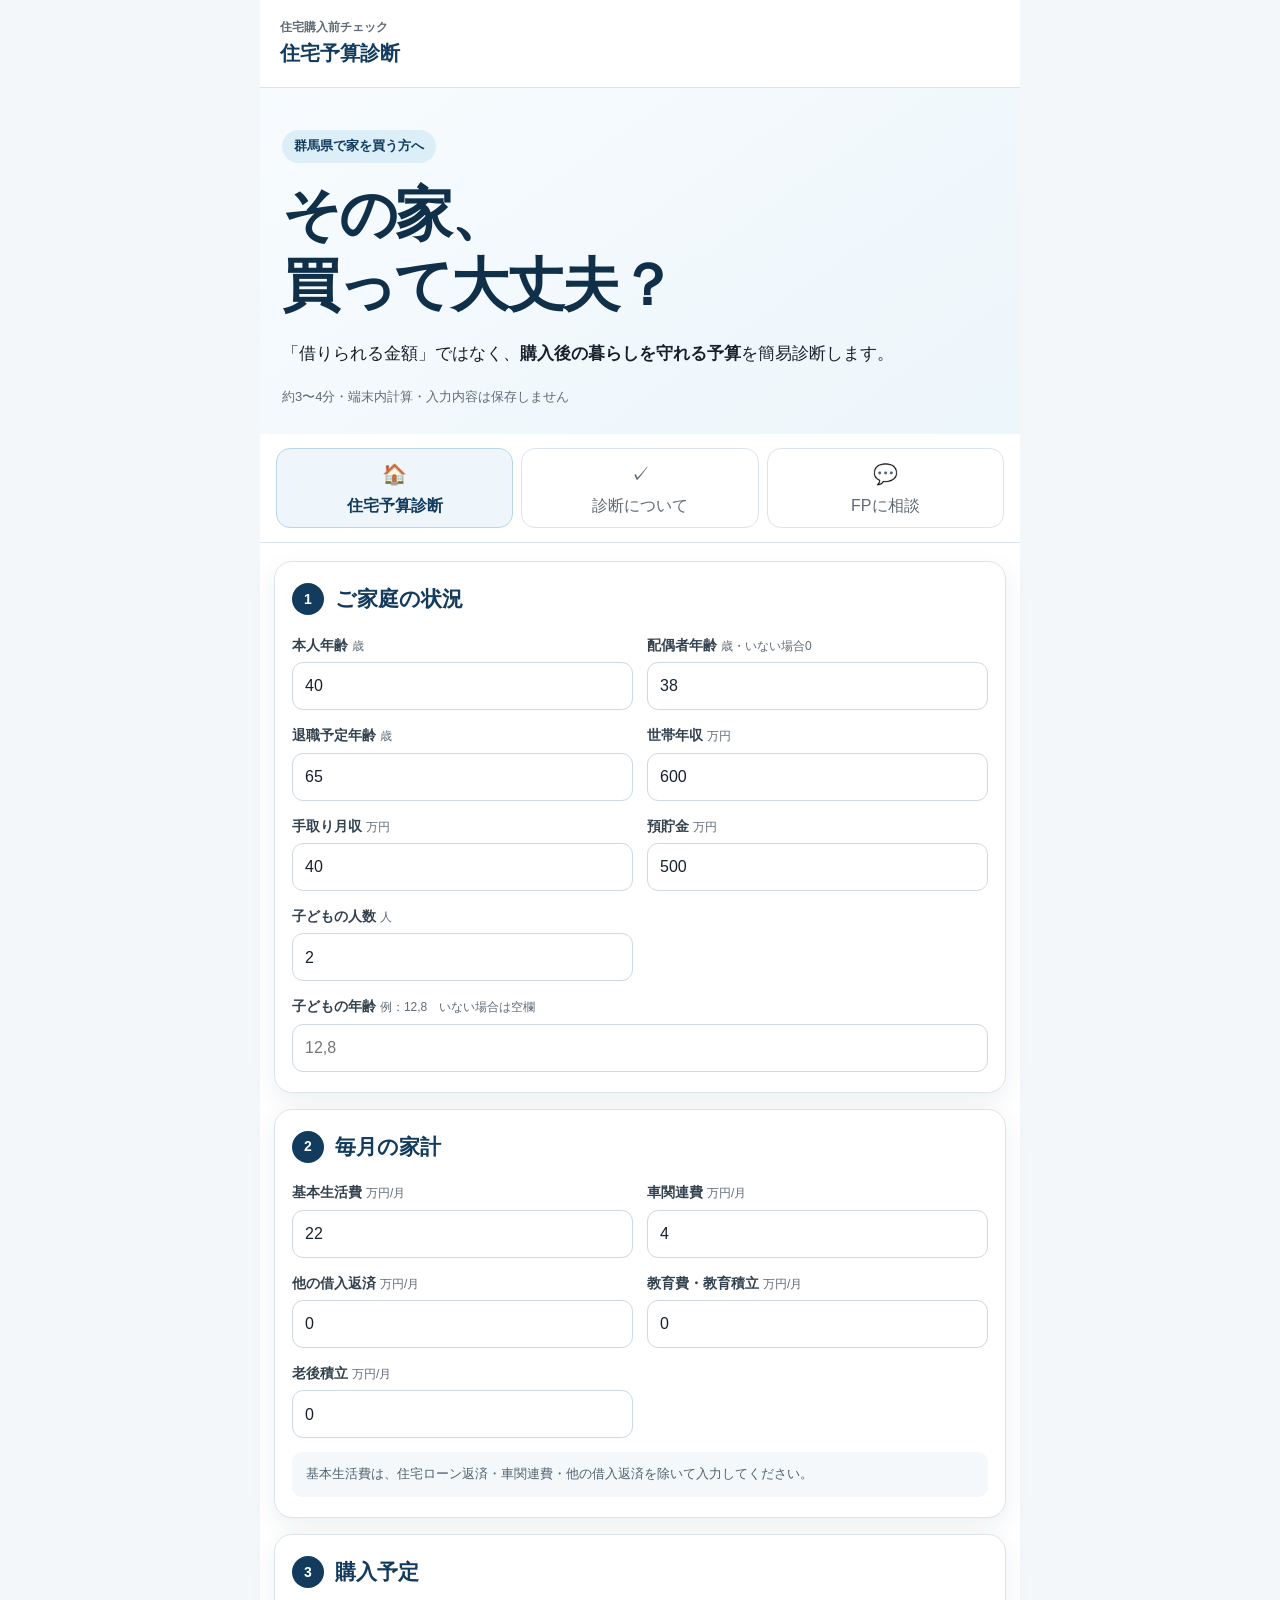
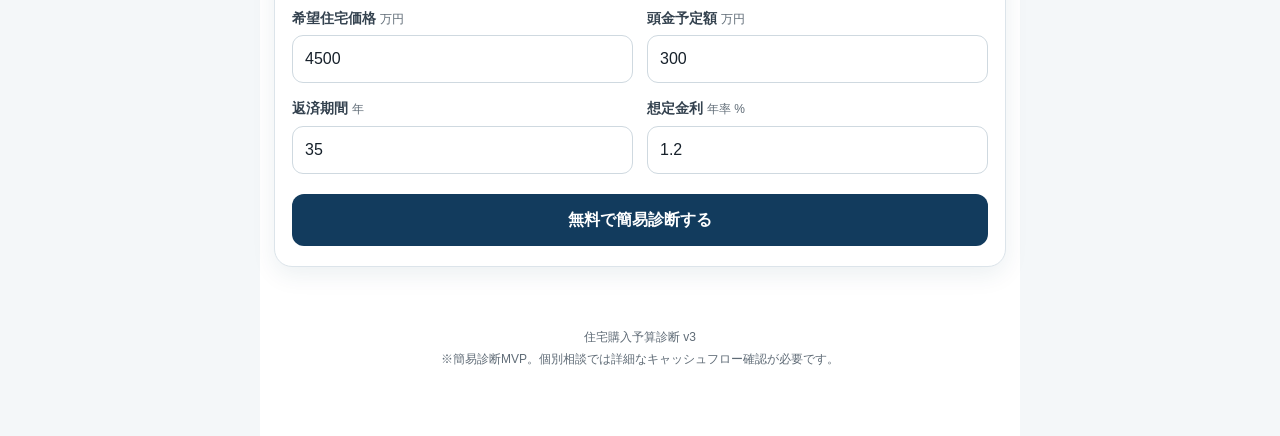
==== index.html @ 84b7e57f "Update index.html" ====
<!doctype html>
<html lang="ja">
<head>
  <meta charset="utf-8">
  <meta name="viewport" content="width=device-width, initial-scale=1, viewport-fit=cover">
  <meta name="theme-color" content="#123b5d">
  <meta name="apple-mobile-web-app-capable" content="yes">
  <meta name="apple-mobile-web-app-status-bar-style" content="default">
  <meta name="apple-mobile-web-app-title" content="住宅予算診断">
  <title>住宅購入予算診断｜その家、買って大丈夫？</title>
  <meta name="description" content="借りられる額ではなく、購入後の暮らしを守れる住宅購入予算を簡易診断するWebアプリです。">
  <link rel="manifest" href="./manifest.webmanifest">
  <link rel="apple-touch-icon" href="./icons/icon-192.png">
  <link rel="stylesheet" href="./styles.css">
</head>
<body>
  <main class="app-shell">
    <header class="topbar">
      <div>
        <div class="brand-small">住宅購入前チェック</div>
        <div class="brand">住宅予算診断</div>
      </div>
      <button id="installBtn" class="install-btn" type="button" hidden>アプリに追加</button>
    </header>

    <section class="hero">
      <div class="hero-badge">群馬県で家を買う方へ</div>
      <h1>その家、<br>買って大丈夫？</h1>
      <p>「借りられる金額」ではなく、<strong>購入後の暮らしを守れる予算</strong>を簡易診断します。</p>
      <div class="trust">約3〜4分・端末内計算・入力内容は保存しません</div>
    </section>

    <nav class="quick-menu">
      <button class="menu-card active" data-target="diagnosis"><span class="menu-icon">🏠</span><span>住宅予算診断</span></button>
      <button class="menu-card" data-target="about"><span class="menu-icon">✓</span><span>診断について</span></button>
      <button class="menu-card" data-target="consult"><span class="menu-icon">💬</span><span>FPに相談</span></button>
    </nav>

    <section id="diagnosis" class="screen">
      <section class="card">
        <div class="section-title"><span class="step">1</span><h2>ご家庭の状況</h2></div>
        <div class="form-grid">
          <div class="field"><label for="age">本人年齢 <span>歳</span></label><input id="age" type="number" min="18" max="79" value="40"></div>
          <div class="field"><label for="spouseAge">配偶者年齢 <span>歳・いない場合0</span></label><input id="spouseAge" type="number" min="0" max="79" value="38"></div>
          <div class="field"><label for="retireAge">退職予定年齢 <span>歳</span></label><input id="retireAge" type="number" min="50" max="80" value="65"></div>
          <div class="field"><label for="income">世帯年収 <span>万円</span></label><input id="income" type="number" min="1" value="600"></div>
          <div class="field"><label for="takehome">手取り月収 <span>万円</span></label><input id="takehome" type="number" min="1" step="0.1" value="40"></div>
          <div class="field"><label for="savings">預貯金 <span>万円</span></label><input id="savings" type="number" min="0" value="500"></div>
          <div class="field"><label for="children">子どもの人数 <span>人</span></label><input id="children" type="number" min="0" max="8" value="2"></div>
          <div class="field field-wide"><label for="childAges">子どもの年齢 <span>例：12,8　いない場合は空欄</span></label><input id="childAges" type="text" inputmode="text" placeholder="12,8" value=""></div>
        </div>
      </section>

      <section class="card">
        <div class="section-title"><span class="step">2</span><h2>毎月の家計</h2></div>
        <div class="form-grid">
          <div class="field"><label for="living">基本生活費 <span>万円/月</span></label><input id="living" type="number" min="0" step="0.1" value="22"></div>
          <div class="field"><label for="car">車関連費 <span>万円/月</span></label><input id="car" type="number" min="0" step="0.1" value="4"></div>
          <div class="field"><label for="otherDebt">他の借入返済 <span>万円/月</span></label><input id="otherDebt" type="number" min="0" step="0.1" value="0"></div>
          <div class="field"><label for="educationSave">教育費・教育積立 <span>万円/月</span></label><input id="educationSave" type="number" min="0" step="0.1" value="0"></div>
          <div class="field"><label for="retirementSave">老後積立 <span>万円/月</span></label><input id="retirementSave" type="number" min="0" step="0.1" value="0"></div>
        </div>
        <div class="method-note">基本生活費は、住宅ローン返済・車関連費・他の借入返済を除いて入力してください。</div>
      </section>

      <section class="card">
        <div class="section-title"><span class="step">3</span><h2>購入予定</h2></div>
        <div class="form-grid">
          <div class="field"><label for="price">希望住宅価格 <span>万円</span></label><input id="price" type="number" min="1" value="4500"></div>
          <div class="field"><label for="down">頭金予定額 <span>万円</span></label><input id="down" type="number" min="0" value="300"></div>
          <div class="field"><label for="years">返済期間 <span>年</span></label><input id="years" type="number" min="5" max="50" value="35"></div>
          <div class="field"><label for="rate">想定金利 <span>年率 %</span></label><input id="rate" type="number" min="0" max="10" step="0.01" value="1.2"></div>
        </div>
        <div id="errorBox" class="error-box" role="alert" aria-live="polite"></div>
        <button id="diagnoseBtn" class="primary-btn" type="button">無料で簡易診断する</button>
      </section>

      <section id="result" class="card result-card" hidden>
        <div class="section-title"><span class="step result-step">✓</span><h2>診断結果</h2></div>
        <div id="judgement" class="judgement"></div>

        <h3 class="subhead">家計から見た購入予算</h3>
        <div class="metrics">
          <div class="metric"><span>希望住宅価格</span><strong id="mPrice">-</strong></div>
          <div class="metric highlight"><span>安心購入予算の目安</span><strong id="mSafe">-</strong></div>
          <div class="metric"><span>希望価格との差</span><strong id="mGap">-</strong></div>
          <div class="metric"><span>借入額</span><strong id="mLoan">-</strong></div>
          <div class="metric"><span>月返済額</span><strong id="mPay">-</strong></div>
          <div class="metric"><span>手取りに対する返済割合</span><strong id="mCashRatio">-</strong></div>
          <div class="metric"><span>購入後の預貯金</span><strong id="mReserve">-</strong></div>
          <div class="metric"><span>退職時点の残債目安</span><strong id="mRetireBalance">-</strong></div>
        </div>

        <h3 class="subhead">金融機関審査の参考指標</h3>
        <div class="metrics">
          <div class="metric"><span>参考総返済負担率</span><strong id="mDti">-</strong></div>
          <div class="metric"><span>フラット35基準の参考値</span><strong id="mFlat35">-</strong></div>
        </div>
        <div class="source-note">※総返済負担率は入力した年収・返済条件から算出した参考値です。実際の審査結果や借入可能額を保証するものではありません。</div>

        <div id="summary" class="summary"></div>
        <h3 class="subhead">確認しておきたいポイント</h3>
        <div id="risks"></div>

        <div class="stress-box">
          <div class="stress-label">金利＋1.0％の場合</div>
          <strong id="stressPay">-</strong>
          <div id="stressDiff" class="stress-diff"></div>
        </div>

        <div class="cta-card">
          <div class="cta-kicker">契約・申込の前に</div>
          <h3>第三者FPの詳細診断へ</h3>
          <p>教育費、老後資金、固定資産税、修繕、車の買替え、住宅取得諸費用まで個別確認します。</p>
          <a href="mailto:gunma.fp@gmail.com?subject=住宅購入予算の詳細診断について" class="cta-btn">FPに相談する</a>
          
        </div>
        <button id="retryBtn" class="secondary-btn" type="button">条件を変更して再診断</button>
      </section>
    </section>

    <section id="about" class="screen" hidden>
      <section class="card info-card">
        <h2>この診断について</h2>
        <p>金融機関が「貸せるか」を見る審査指標と、購入後の生活を守るための「家計から見た安心予算」を分けて表示します。</p>
        <p>安心購入予算は、生活費、車関連費、他借入、教育・老後積立、住宅維持費、予備資金、退職時残債等を考慮した独自の簡易診断です。</p>
        <div class="notice">本診断は融資承認、将来の家計、安全な住宅購入を保証するものではありません。最終判断は個別の資金計画で行ってください。</div>
      </section>
    </section>

    <section id="consult" class="screen" hidden>
      <section class="card info-card">
        <h2>FPに相談する</h2>
        <p>住宅会社から提示された見積書や資金計画をもとに、「その金額で本当に大丈夫か」を第三者の立場で確認します。</p>
        <a href="mailto:gunma.fp@gmail.com?subject=住宅購入予算の相談" class="primary-link">相談する</a>
      </section>
    </section>

    <section id="iosInstall" class="install-help" hidden>
      <button id="closeInstallHelp" class="close-x" type="button">×</button>
      <h3>iPhoneにアプリとして追加</h3>
      <p>Safariでこのページを開き、共有ボタン → 「ホーム画面に追加」を選択してください。</p>
    </section>

    <footer class="footer">
      <p>住宅購入予算診断 v3</p>
      <p>※簡易診断MVP。個別相談では詳細なキャッシュフロー確認が必要です。</p>
    </footer>
  </main>
  <script src="./app.js" defer></script>
</body>
</html>
---- styles.css ----
* { box-sizing: border-box; }
:root {
  --navy:#123b5d; --blue:#1769aa; --light-blue:#eef6fb; --green:#2f7d5b;
  --orange:#d97706; --red:#b42318; --text:#17212b; --subtext:#5f6b76;
  --border:#dce4ea; --bg:#f4f7f9; --white:#fff;
  --shadow:0 8px 24px rgba(18,59,93,.08);
}
html{-webkit-text-size-adjust:100%;scroll-behavior:smooth}
body{margin:0;background:var(--bg);color:var(--text);font-family:-apple-system,BlinkMacSystemFont,"Hiragino Sans","Yu Gothic","YuGothic","Noto Sans JP",sans-serif;line-height:1.6}
button,input,a{font:inherit} button,a{-webkit-tap-highlight-color:transparent}
.app-shell{width:100%;max-width:760px;min-height:100vh;margin:0 auto;background:var(--white);padding-bottom:calc(40px + env(safe-area-inset-bottom))}
.topbar{display:flex;align-items:center;justify-content:space-between;gap:16px;padding:18px 20px;border-bottom:1px solid var(--border);background:rgba(255,255,255,.96)}
.brand-small{color:var(--subtext);font-size:12px;font-weight:700}.brand{color:var(--navy);font-size:20px;font-weight:800}
.install-btn{border:0;border-radius:999px;padding:9px 14px;background:var(--light-blue);color:var(--navy);font-size:13px;font-weight:700}
.hero{padding:42px 22px 26px;background:linear-gradient(145deg,#f7fbfe 0%,#edf6fb 100%)}
.hero-badge{display:inline-block;margin-bottom:16px;padding:6px 12px;border-radius:999px;background:#dceef8;color:var(--navy);font-size:13px;font-weight:700}
.hero h1{margin:0 0 18px;color:#102f49;font-size:clamp(38px,10vw,58px);line-height:1.22;letter-spacing:-.04em}
.hero p{margin:0 0 16px;font-size:17px;line-height:1.9}.trust{color:var(--subtext);font-size:13px}
.quick-menu{display:grid;grid-template-columns:repeat(3,1fr);gap:8px;padding:14px 16px;background:var(--white);border-bottom:1px solid var(--border)}
.menu-card{min-height:68px;padding:9px 5px;border:1px solid var(--border);border-radius:14px;background:#fff;color:var(--subtext);cursor:pointer}
.menu-card.active{border-color:#b7d7e9;background:var(--light-blue);color:var(--navy);font-weight:700}.menu-icon{display:block;margin-bottom:3px;font-size:20px}
.screen{padding:18px 14px}.card{margin-bottom:16px;padding:20px 17px;border:1px solid var(--border);border-radius:18px;background:var(--white);box-shadow:var(--shadow)}
.section-title{display:flex;align-items:center;gap:11px;margin-bottom:18px}.section-title h2{margin:0;color:var(--navy);font-size:21px}
.step{display:grid;flex:0 0 32px;width:32px;height:32px;place-items:center;border-radius:50%;background:var(--navy);color:#fff;font-size:14px;font-weight:800}.result-step{background:var(--green)}
.form-grid{display:grid;grid-template-columns:1fr 1fr;gap:14px}.field-wide{grid-column:1 / -1}
.field label{display:block;margin-bottom:6px;color:#34424f;font-size:14px;font-weight:700}.field label span{color:var(--subtext);font-size:12px;font-weight:500}
.field input{width:100%;min-height:48px;padding:10px 12px;border:1px solid #cfd9e0;border-radius:11px;background:#fff;color:var(--text);font-size:16px;outline:none}
.field input:focus{border-color:var(--blue);box-shadow:0 0 0 3px rgba(23,105,170,.12)}
.primary-btn,.secondary-btn,.primary-link,.cta-btn{display:block;width:100%;min-height:52px;border-radius:12px;font-weight:800;text-align:center;text-decoration:none;cursor:pointer}
.primary-btn{margin-top:20px;border:0;background:var(--navy);color:#fff}.primary-btn:active{transform:translateY(1px)}
.secondary-btn{margin-top:18px;border:1px solid #c8d3da;background:#fff;color:var(--navy)}
.error-box{display:none;margin-top:15px;padding:12px 14px;border-radius:10px;background:#fff0ee;color:var(--red);font-size:14px;font-weight:700}.error-box:not(:empty){display:block}
.judgement{margin-bottom:18px;padding:18px;border-radius:14px;background:var(--light-blue);color:var(--navy);font-size:20px;font-weight:800}
.judgement.good{background:#eef8f2;color:#2f7d5b}.judgement.warn{background:#fff7ed;color:#9a5a00}.judgement.bad{background:#fff0ee;color:#9f1d14}
.metrics{display:grid;grid-template-columns:1fr 1fr;gap:10px}.metric{padding:14px;border:1px solid var(--border);border-radius:12px;background:#fafcfd}
.metric span{display:block;margin-bottom:5px;color:var(--subtext);font-size:12px}.metric strong{display:block;color:var(--navy);font-size:18px}
.metric.highlight{border-color:#b6d8c8;background:#eef8f2}.metric.highlight strong{color:var(--green)}
.summary{margin-top:18px;padding:15px;border-left:4px solid var(--navy);background:#f4f8fb;border-radius:8px}.subhead{margin:24px 0 12px;color:var(--navy);font-size:17px}
.risk-item{margin:9px 0;padding:12px 14px;border-radius:10px;background:#fff7ed;color:#704214;font-size:14px}
.stress-box{margin-top:18px;padding:17px;border-radius:14px;background:#f8f3ec}.stress-label{color:var(--subtext);font-size:13px}
.stress-box strong{display:block;margin:4px 0;color:var(--orange);font-size:23px}.stress-diff{font-size:13px}
.cta-card{margin-top:22px;padding:20px;border-radius:16px;background:var(--navy);color:#fff}.cta-kicker{color:#bcd8e9;font-size:12px;font-weight:700}
.cta-card h3{margin:4px 0 8px;font-size:21px}.cta-card p{margin:0 0 15px;font-size:14px}.cta-btn{padding:13px;background:#fff;color:var(--navy)}
.cta-card small{display:block;margin-top:10px;color:#d8e5ed;font-size:11px}.info-card h2{margin-top:0;color:var(--navy)}
.notice,.method-note,.source-note{margin-top:14px;padding:12px 14px;border-radius:10px;font-size:13px}
.notice{background:#fff7ed;color:#704214}.method-note,.source-note{background:#f4f8fb;color:#52616d}
.primary-link{margin-top:18px;padding:13px;background:var(--navy);color:#fff}
.install-help{position:fixed;z-index:100;right:14px;bottom:calc(16px + env(safe-area-inset-bottom));left:14px;max-width:620px;margin:auto;padding:20px;border:1px solid var(--border);border-radius:18px;background:#fff;box-shadow:0 18px 60px rgba(0,0,0,.22)}
.install-help h3{margin:0 30px 7px 0;color:var(--navy)}.install-help p{margin:0;font-size:14px}.close-x{position:absolute;top:10px;right:12px;border:0;background:transparent;color:var(--subtext);font-size:25px}
.footer{padding:24px 18px;color:var(--subtext);text-align:center;font-size:12px}.footer p{margin:3px}[hidden]{display:none!important}
@media(max-width:560px){
  .hero{padding:34px 18px 22px}.hero h1{font-size:42px}.hero p{font-size:16px}.screen{padding:14px 10px}.card{padding:18px 14px;border-radius:15px}
  .form-grid,.metrics{grid-template-columns:1fr}.field-wide{grid-column:auto}.quick-menu{padding:10px;gap:6px}.menu-card{min-height:64px;font-size:12px}
}
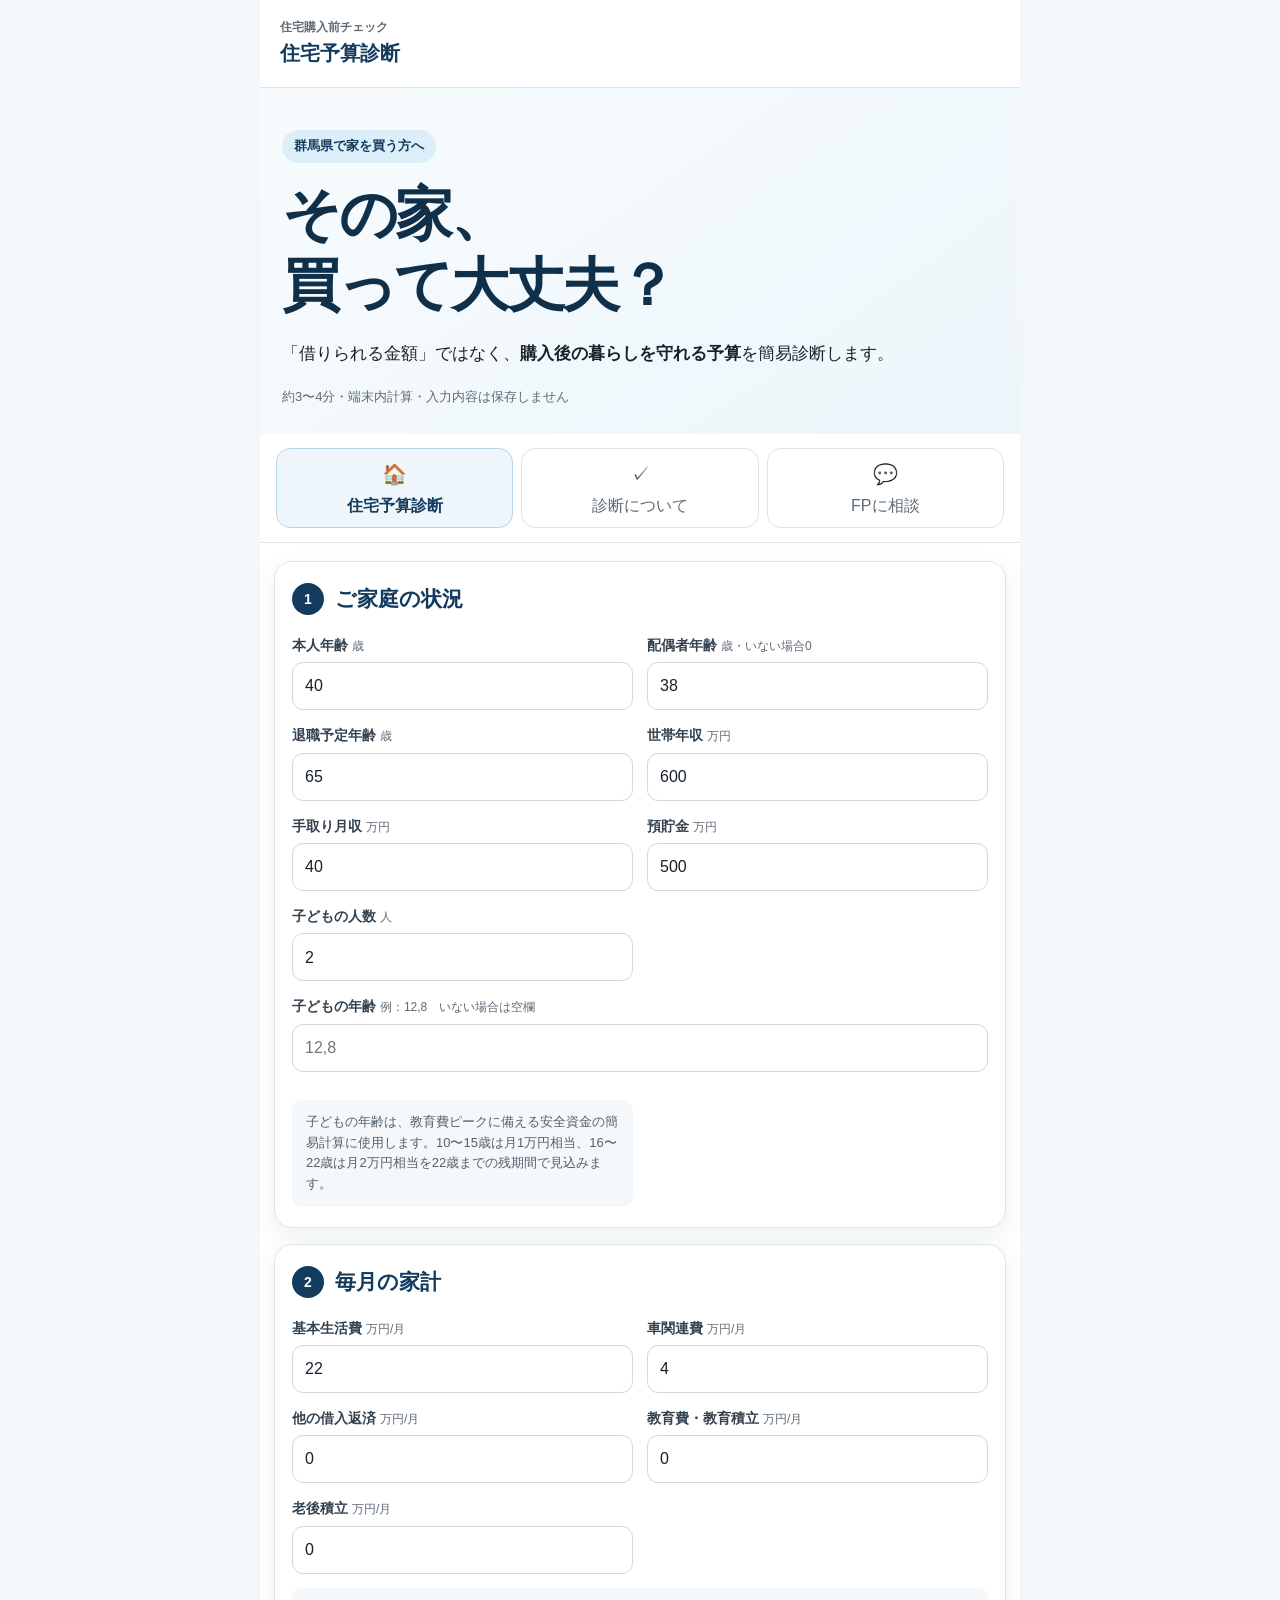
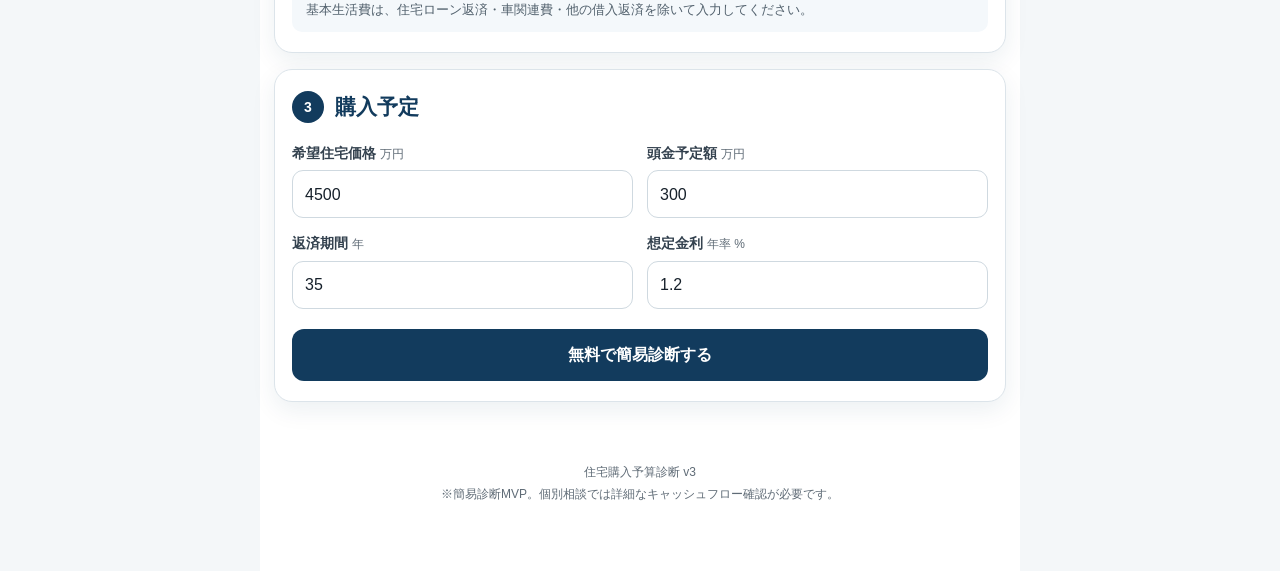
==== commit 967d9d4a: "Update index.html" ====
--- a/index.html
+++ b/index.html
@@ -48,6 +48,7 @@
           <div class="field"><label for="savings">預貯金 <span>万円</span></label><input id="savings" type="number" min="0" value="500"></div>
           <div class="field"><label for="children">子どもの人数 <span>人</span></label><input id="children" type="number" min="0" max="8" value="2"></div>
           <div class="field field-wide"><label for="childAges">子どもの年齢 <span>例：12,8　いない場合は空欄</span></label><input id="childAges" type="text" inputmode="text" placeholder="12,8" value=""></div>
+          <div class="method-note">子どもの年齢は、教育費ピークに備える安全資金の簡易計算に使用します。10〜15歳は月1万円相当、16〜22歳は月2万円相当を22歳までの残期間で見込みます。</div>
         </div>
       </section>
 
@@ -88,6 +89,7 @@
           <div class="metric"><span>月返済額</span><strong id="mPay">-</strong></div>
           <div class="metric"><span>手取りに対する返済割合</span><strong id="mCashRatio">-</strong></div>
           <div class="metric"><span>購入後の預貯金</span><strong id="mReserve">-</strong></div>
+          <div class="metric"><span>教育費安全資金</span><strong id="mEducationReserve">-</strong></div>
           <div class="metric"><span>退職時点の残債目安</span><strong id="mRetireBalance">-</strong></div>
         </div>
 
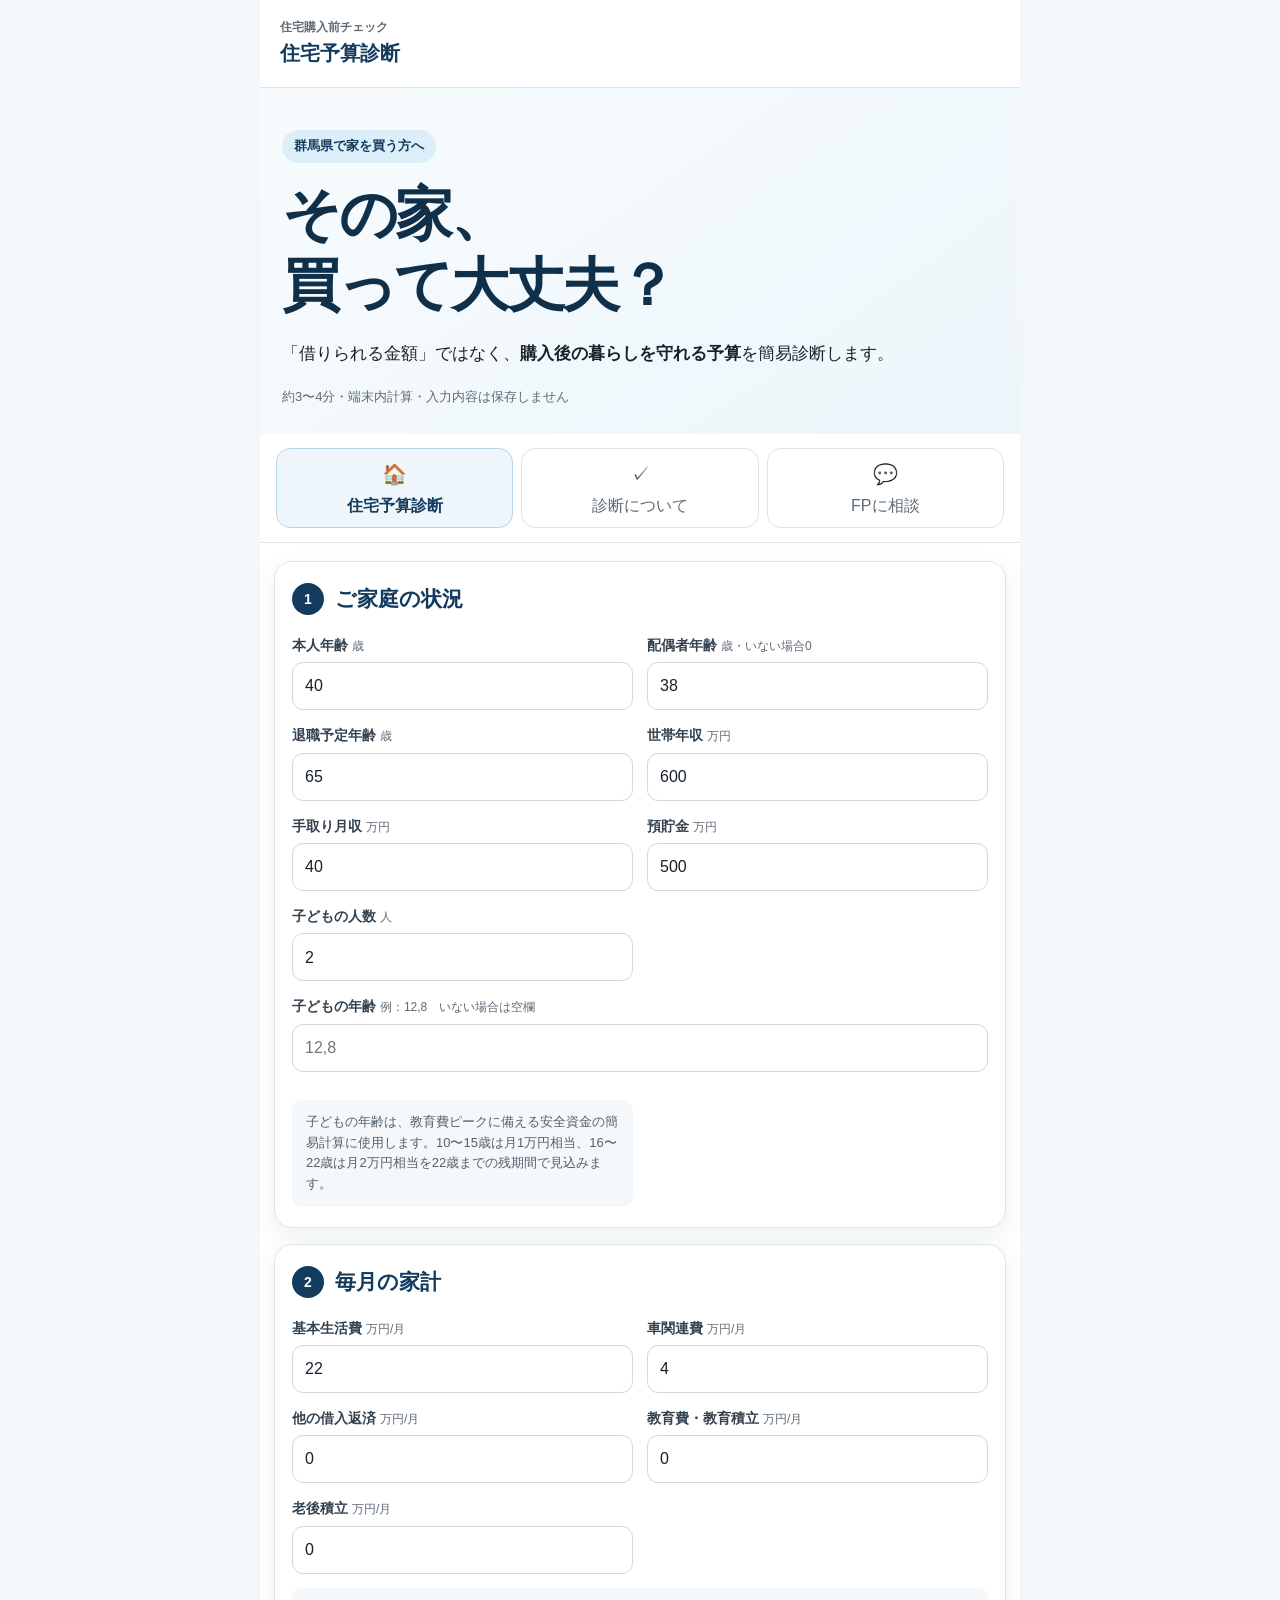
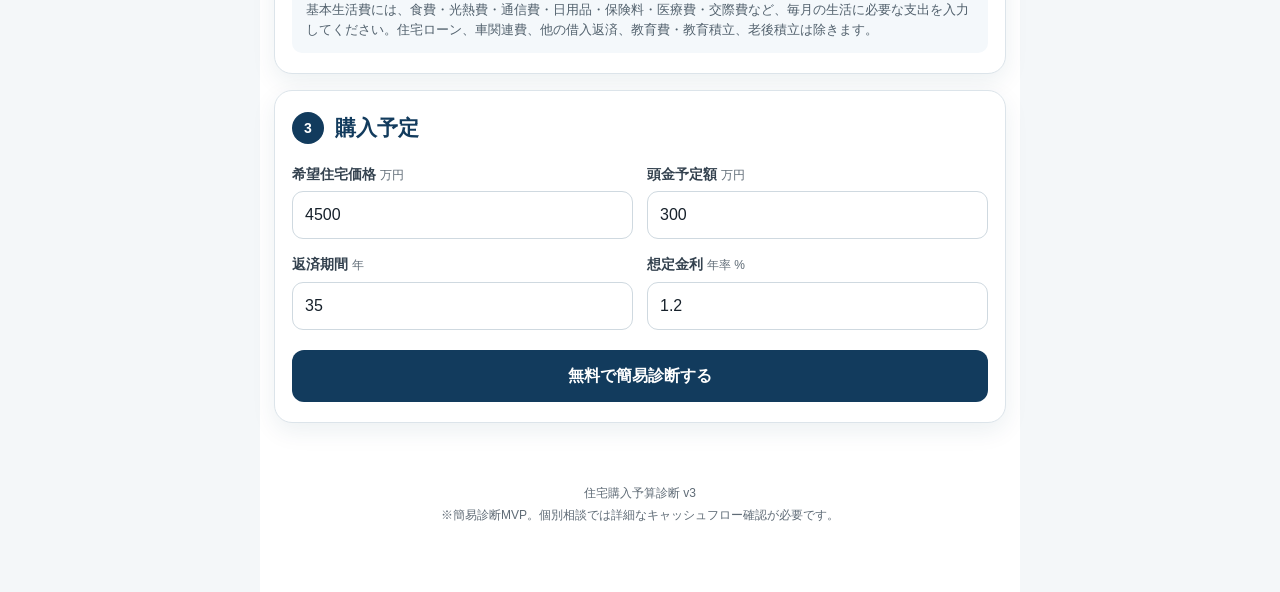
==== commit b895c071: "Update index.html" ====
--- a/index.html
+++ b/index.html
@@ -61,7 +61,7 @@
           <div class="field"><label for="educationSave">教育費・教育積立 <span>万円/月</span></label><input id="educationSave" type="number" min="0" step="0.1" value="0"></div>
           <div class="field"><label for="retirementSave">老後積立 <span>万円/月</span></label><input id="retirementSave" type="number" min="0" step="0.1" value="0"></div>
         </div>
-        <div class="method-note">基本生活費は、住宅ローン返済・車関連費・他の借入返済を除いて入力してください。</div>
+        <div class="method-note">基本生活費には、食費・光熱費・通信費・日用品・保険料・医療費・交際費など、毎月の生活に必要な支出を入力してください。住宅ローン、車関連費、他の借入返済、教育費・教育積立、老後積立は除きます。</div>
       </section>
 
       <section class="card">
@@ -92,7 +92,7 @@
           <div class="metric"><span>教育費安全資金</span><strong id="mEducationReserve">-</strong></div>
           <div class="metric"><span>退職時点の残債目安</span><strong id="mRetireBalance">-</strong></div>
         </div>
-
+<div class="source-note">※「安心購入予算の目安」は当診断独自の安全基準による簡易試算です。金融機関の借入可能額や適正購入価格を示すものではありません。</div>
         <h3 class="subhead">金融機関審査の参考指標</h3>
         <div class="metrics">
           <div class="metric"><span>参考総返済負担率</span><strong id="mDti">-</strong></div>
@@ -114,7 +114,7 @@
           <div class="cta-kicker">契約・申込の前に</div>
           <h3>第三者FPの詳細診断へ</h3>
           <p>教育費、老後資金、固定資産税、修繕、車の買替え、住宅取得諸費用まで個別確認します。</p>
-          <a href="mailto:gunma.fp@gmail.com?subject=住宅購入予算の詳細診断について" class="cta-btn">FPに相談する</a>
+      <a href="https://lin.ee/qVzbISh" class="cta-btn" target="_blank" rel="noopener noreferrer">LINEで無料相談する</a>
           
         </div>
         <button id="retryBtn" class="secondary-btn" type="button">条件を変更して再診断</button>
@@ -134,7 +134,7 @@
       <section class="card info-card">
         <h2>FPに相談する</h2>
         <p>住宅会社から提示された見積書や資金計画をもとに、「その金額で本当に大丈夫か」を第三者の立場で確認します。</p>
-        <a href="mailto:gunma.fp@gmail.com?subject=住宅購入予算の相談" class="primary-link">相談する</a>
+    <a href="https://lin.ee/qVzbISh" class="primary-link" target="_blank" rel="noopener noreferrer">LINEで相談する</a>
       </section>
     </section>
 
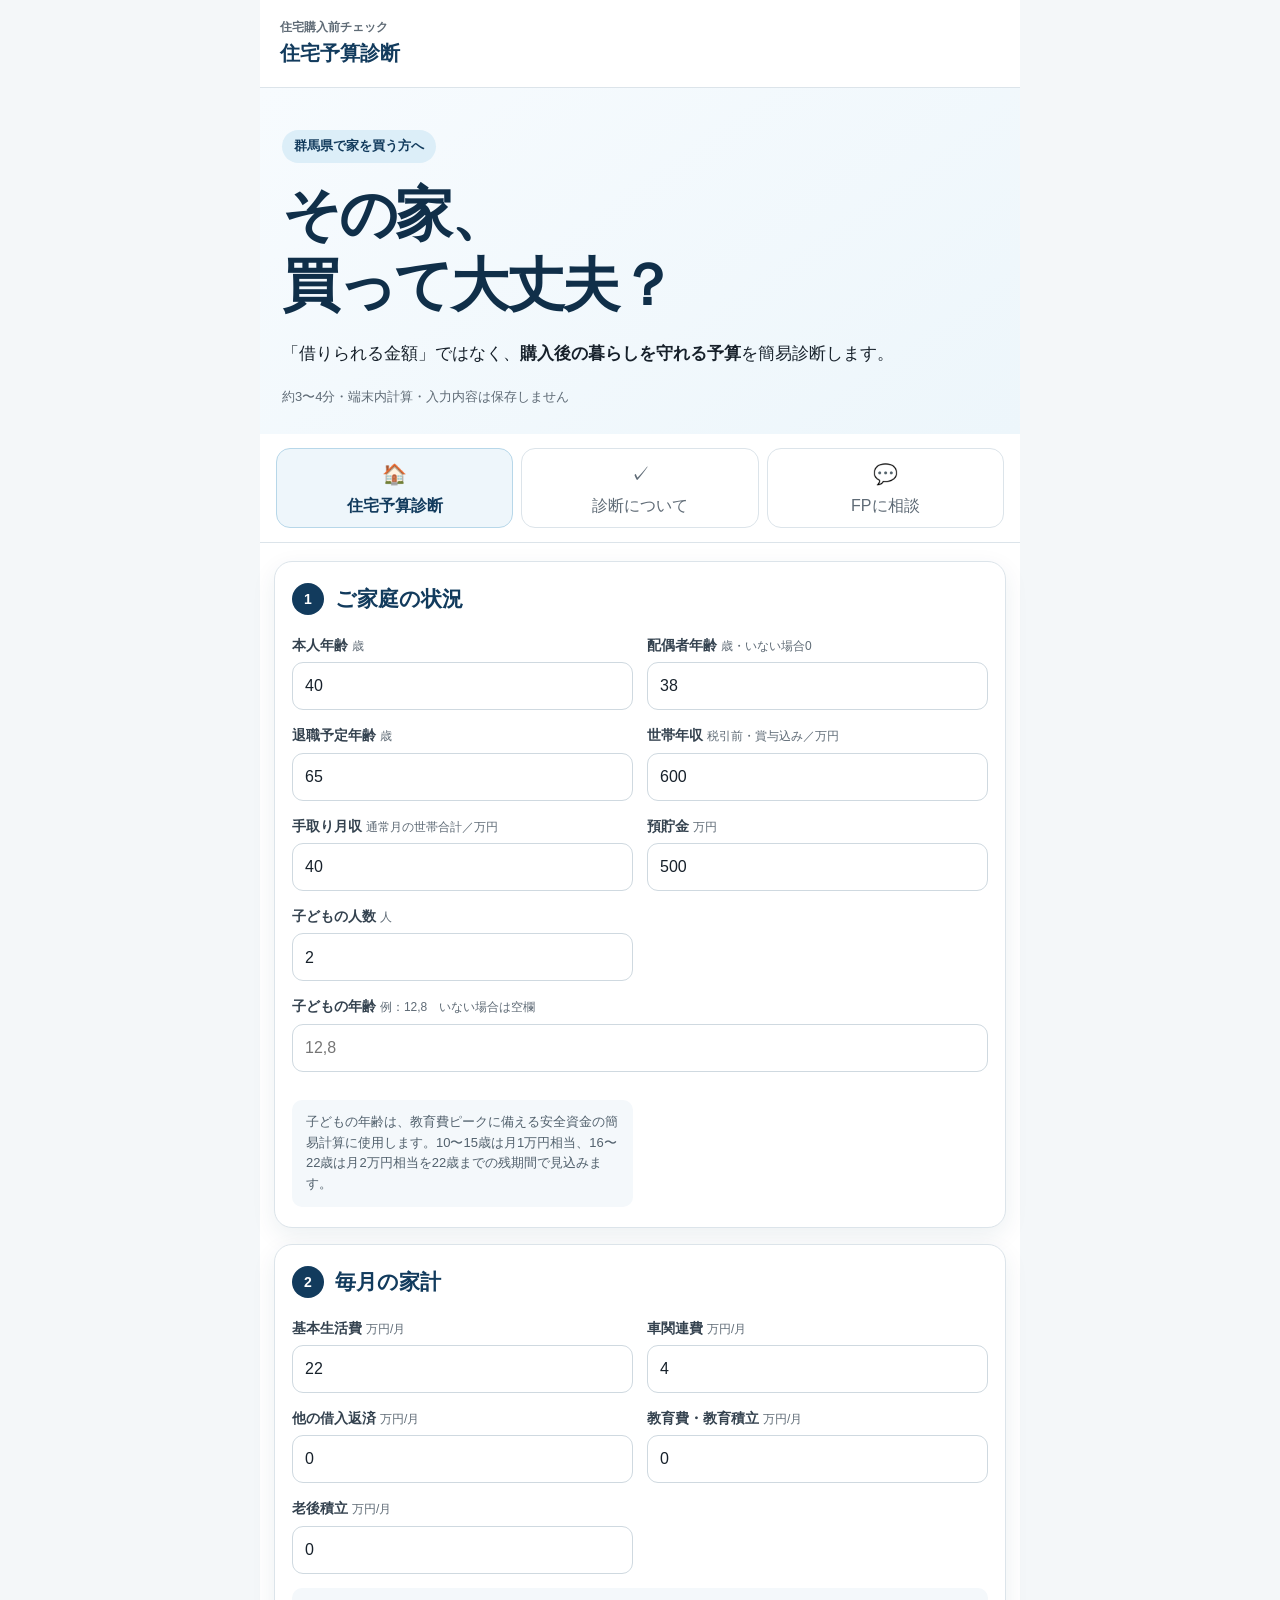
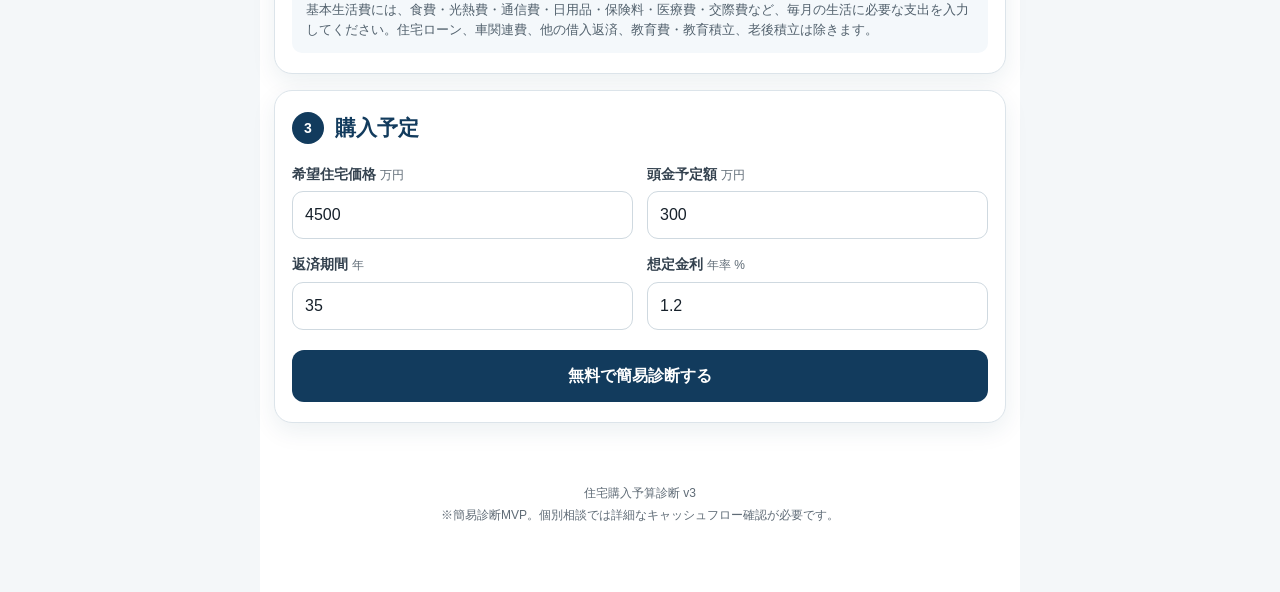
==== commit 8357d2bc: "Update index.html" ====
--- a/index.html
+++ b/index.html
@@ -43,8 +43,8 @@
           <div class="field"><label for="age">本人年齢 <span>歳</span></label><input id="age" type="number" min="18" max="79" value="40"></div>
           <div class="field"><label for="spouseAge">配偶者年齢 <span>歳・いない場合0</span></label><input id="spouseAge" type="number" min="0" max="79" value="38"></div>
           <div class="field"><label for="retireAge">退職予定年齢 <span>歳</span></label><input id="retireAge" type="number" min="50" max="80" value="65"></div>
-          <div class="field"><label for="income">世帯年収 <span>万円</span></label><input id="income" type="number" min="1" value="600"></div>
-          <div class="field"><label for="takehome">手取り月収 <span>万円</span></label><input id="takehome" type="number" min="1" step="0.1" value="40"></div>
+          <div class="field"><label for="income">世帯年収 <span>税引前・賞与込み／万円</span></label><input id="income" type="number" min="1" value="600"></div>
+          <div class="field"><label for="takehome">手取り月収 <span>通常月の世帯合計／万円</span></label><input id="takehome" type="number" min="1" step="0.1" value="40"></div>
           <div class="field"><label for="savings">預貯金 <span>万円</span></label><input id="savings" type="number" min="0" value="500"></div>
           <div class="field"><label for="children">子どもの人数 <span>人</span></label><input id="children" type="number" min="0" max="8" value="2"></div>
           <div class="field field-wide"><label for="childAges">子どもの年齢 <span>例：12,8　いない場合は空欄</span></label><input id="childAges" type="text" inputmode="text" placeholder="12,8" value=""></div>
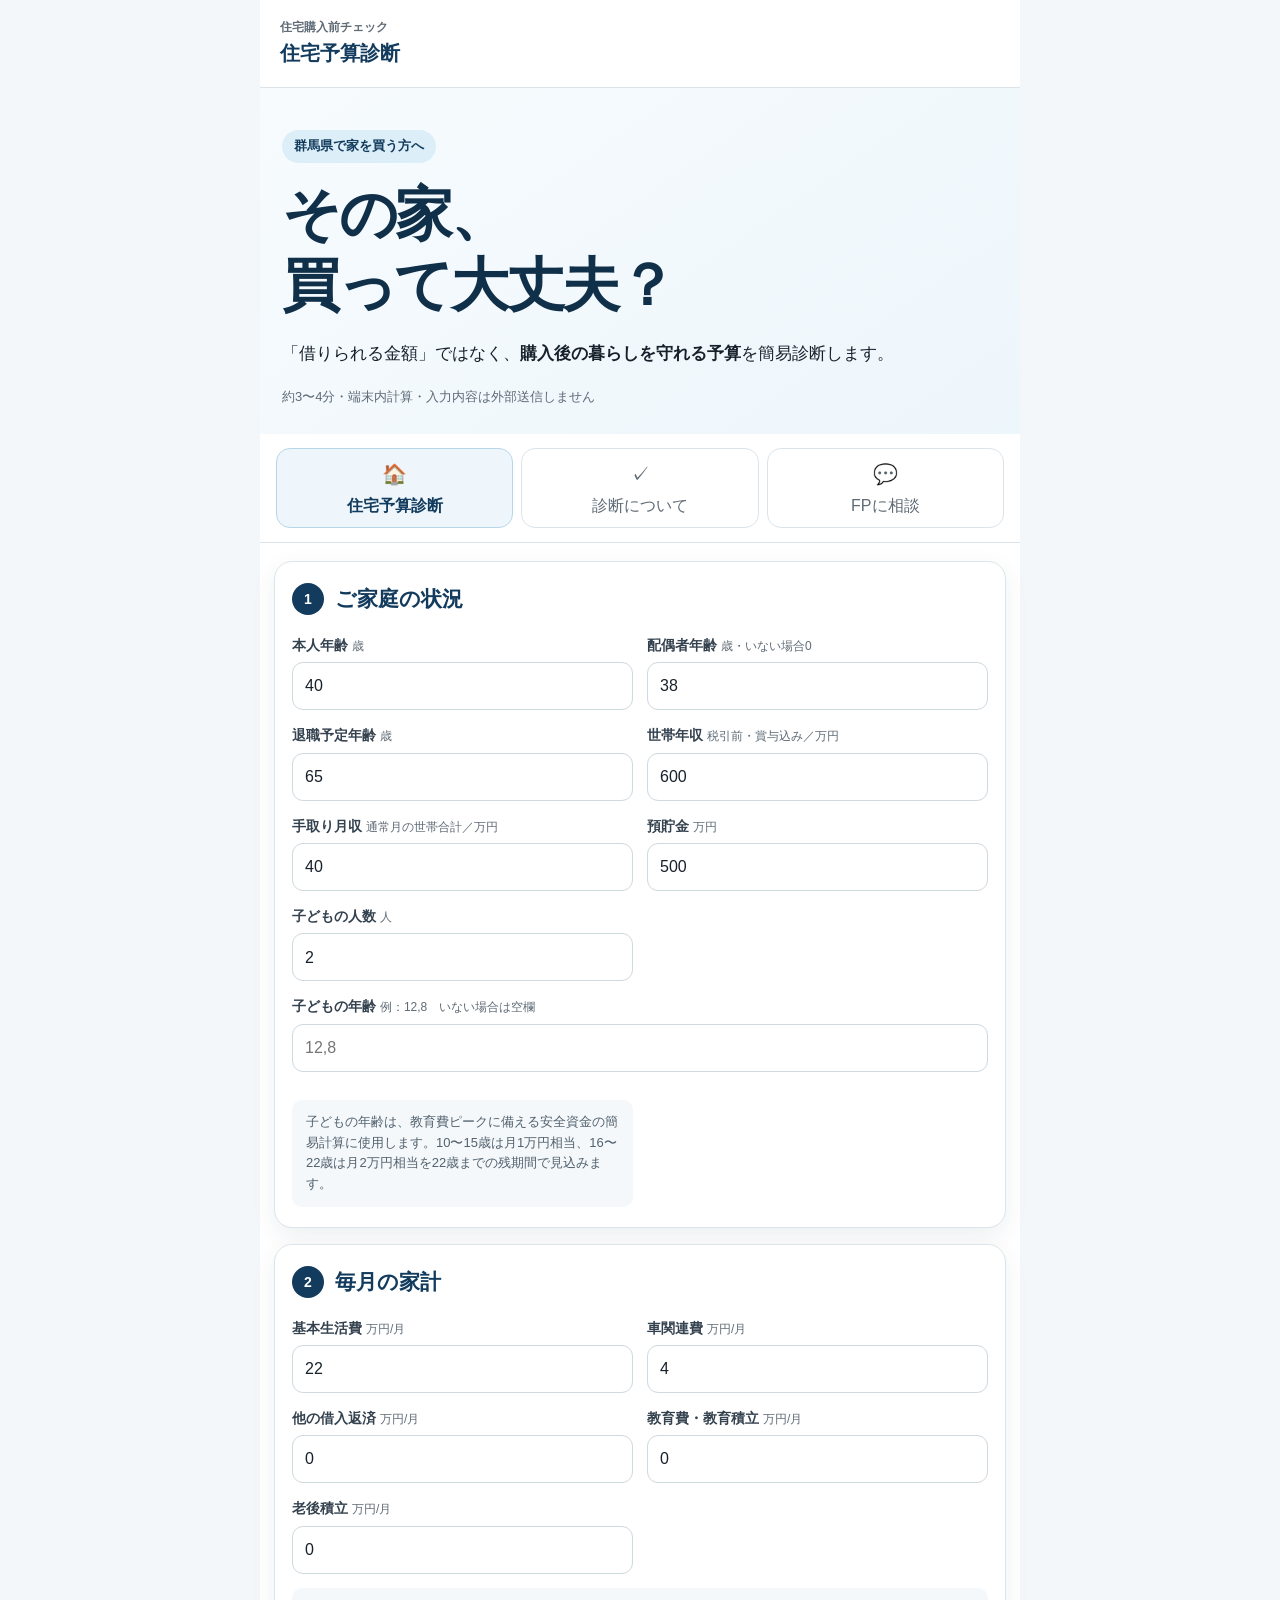
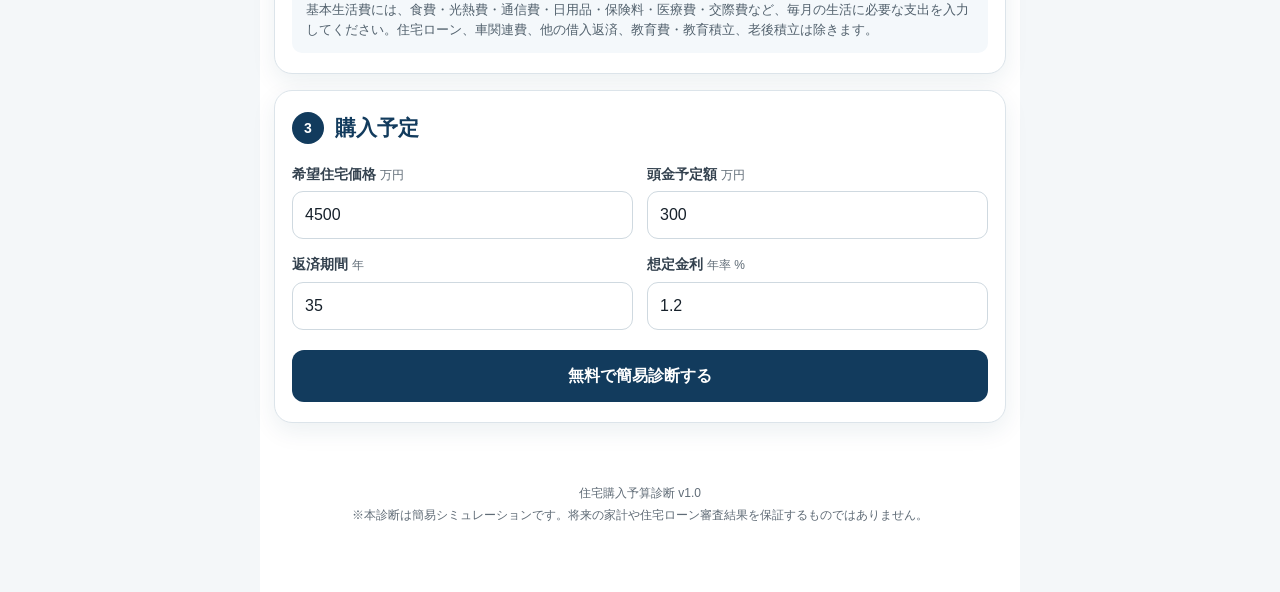
==== commit 0b78417a: "Add files via upload" ====
--- a/index.html
+++ b/index.html
@@ -16,26 +16,20 @@
 <body>
   <main class="app-shell">
     <header class="topbar">
-      <div>
-        <div class="brand-small">住宅購入前チェック</div>
-        <div class="brand">住宅予算診断</div>
-      </div>
+      <div><div class="brand-small">住宅購入前チェック</div><div class="brand">住宅予算診断</div></div>
       <button id="installBtn" class="install-btn" type="button" hidden>アプリに追加</button>
     </header>
-
     <section class="hero">
       <div class="hero-badge">群馬県で家を買う方へ</div>
       <h1>その家、<br>買って大丈夫？</h1>
       <p>「借りられる金額」ではなく、<strong>購入後の暮らしを守れる予算</strong>を簡易診断します。</p>
-      <div class="trust">約3〜4分・端末内計算・入力内容は保存しません</div>
+      <div class="trust">約3〜4分・端末内計算・入力内容は外部送信しません</div>
     </section>
-
     <nav class="quick-menu">
       <button class="menu-card active" data-target="diagnosis"><span class="menu-icon">🏠</span><span>住宅予算診断</span></button>
       <button class="menu-card" data-target="about"><span class="menu-icon">✓</span><span>診断について</span></button>
       <button class="menu-card" data-target="consult"><span class="menu-icon">💬</span><span>FPに相談</span></button>
     </nav>
-
     <section id="diagnosis" class="screen">
       <section class="card">
         <div class="section-title"><span class="step">1</span><h2>ご家庭の状況</h2></div>
@@ -51,7 +45,6 @@
           <div class="method-note">子どもの年齢は、教育費ピークに備える安全資金の簡易計算に使用します。10〜15歳は月1万円相当、16〜22歳は月2万円相当を22歳までの残期間で見込みます。</div>
         </div>
       </section>
-
       <section class="card">
         <div class="section-title"><span class="step">2</span><h2>毎月の家計</h2></div>
         <div class="form-grid">
@@ -63,7 +56,6 @@
         </div>
         <div class="method-note">基本生活費には、食費・光熱費・通信費・日用品・保険料・医療費・交際費など、毎月の生活に必要な支出を入力してください。住宅ローン、車関連費、他の借入返済、教育費・教育積立、老後積立は除きます。</div>
       </section>
-
       <section class="card">
         <div class="section-title"><span class="step">3</span><h2>購入予定</h2></div>
         <div class="form-grid">
@@ -75,11 +67,9 @@
         <div id="errorBox" class="error-box" role="alert" aria-live="polite"></div>
         <button id="diagnoseBtn" class="primary-btn" type="button">無料で簡易診断する</button>
       </section>
-
       <section id="result" class="card result-card" hidden>
         <div class="section-title"><span class="step result-step">✓</span><h2>診断結果</h2></div>
         <div id="judgement" class="judgement"></div>
-
         <h3 class="subhead">家計から見た購入予算</h3>
         <div class="metrics">
           <div class="metric"><span>希望住宅価格</span><strong id="mPrice">-</strong></div>
@@ -92,63 +82,50 @@
           <div class="metric"><span>教育費安全資金</span><strong id="mEducationReserve">-</strong></div>
           <div class="metric"><span>退職時点の残債目安</span><strong id="mRetireBalance">-</strong></div>
         </div>
-<div class="source-note">※「安心購入予算の目安」は当診断独自の安全基準による簡易試算です。金融機関の借入可能額や適正購入価格を示すものではありません。</div>
+        <div class="source-note">※「安心購入予算の目安」は、現在の手取り収入・生活費・積立・生活防衛資金・住宅維持費などから算出する独自の簡易試算です。退職時残債は別項目で確認します。住宅取得諸費用・引越し・家具等は10年家計シミュレーションで確認してください。</div>
         <h3 class="subhead">金融機関審査の参考指標</h3>
         <div class="metrics">
           <div class="metric"><span>参考総返済負担率</span><strong id="mDti">-</strong></div>
           <div class="metric"><span>フラット35基準の参考値</span><strong id="mFlat35">-</strong></div>
         </div>
         <div class="source-note">※総返済負担率は入力した年収・返済条件から算出した参考値です。実際の審査結果や借入可能額を保証するものではありません。</div>
-
         <div id="summary" class="summary"></div>
-        <h3 class="subhead">確認しておきたいポイント</h3>
-        <div id="risks"></div>
-
-        <div class="stress-box">
-          <div class="stress-label">金利＋1.0％の場合</div>
-          <strong id="stressPay">-</strong>
-          <div id="stressDiff" class="stress-diff"></div>
+        <h3 class="subhead">確認しておきたいポイント</h3><div id="risks"></div>
+        <div class="stress-box"><div class="stress-label">金利＋0.5％の場合</div><strong id="stressPay05">-</strong><div id="stressDiff05" class="stress-diff"></div></div>
+        <div class="stress-box"><div class="stress-label">金利＋1.0％の場合</div><strong id="stressPay">-</strong><div id="stressDiff" class="stress-diff"></div></div>
+        <div class="simulator-card">
+          <div class="simulator-kicker">もう一段詳しく確認</div>
+          <h3>購入後10年間の家計を見る</h3>
+          <p>住宅取得諸費用、引越し・家具、固定資産税、保険、修繕、収入減少、金利上昇まで確認します。</p>
+          <a href="./simulation.html" class="simulator-btn">この条件で10年間の家計を確認する</a>
         </div>
-
         <div class="cta-card">
-          <div class="cta-kicker">契約・申込の前に</div>
-          <h3>第三者FPの詳細診断へ</h3>
+          <div class="cta-kicker">契約・申込の前に</div><h3>第三者FPの詳細診断へ</h3>
           <p>教育費、老後資金、固定資産税、修繕、車の買替え、住宅取得諸費用まで個別確認します。</p>
-      <a href="https://lin.ee/qVzbISh" class="cta-btn" target="_blank" rel="noopener noreferrer">LINEで無料相談する</a>
-          
+          <a href="https://lin.ee/qVzbISh" class="cta-btn" target="_blank" rel="noopener noreferrer">LINEで無料相談する</a>
         </div>
         <button id="retryBtn" class="secondary-btn" type="button">条件を変更して再診断</button>
       </section>
     </section>
-
-    <section id="about" class="screen" hidden>
-      <section class="card info-card">
-        <h2>この診断について</h2>
-        <p>金融機関が「貸せるか」を見る審査指標と、購入後の生活を守るための「家計から見た安心予算」を分けて表示します。</p>
-        <p>安心購入予算は、生活費、車関連費、他借入、教育・老後積立、住宅維持費、予備資金、退職時残債等を考慮した独自の簡易診断です。</p>
-        <div class="notice">本診断は融資承認、将来の家計、安全な住宅購入を保証するものではありません。最終判断は個別の資金計画で行ってください。</div>
-      </section>
-    </section>
-
-    <section id="consult" class="screen" hidden>
-      <section class="card info-card">
-        <h2>FPに相談する</h2>
-        <p>住宅会社から提示された見積書や資金計画をもとに、「その金額で本当に大丈夫か」を第三者の立場で確認します。</p>
-    <a href="https://lin.ee/qVzbISh" class="primary-link" target="_blank" rel="noopener noreferrer">LINEで相談する</a>
-      </section>
-    </section>
-
+    <section id="about" class="screen" hidden><section class="card info-card">
+      <h2>この診断について</h2>
+      <p>金融機関が「貸せるか」を見る審査指標と、購入後の生活を守るための「家計から見た安心予算」を分けて表示します。</p>
+      <p>安心購入予算は、現在の手取り収入、生活費、車関連費、他借入、教育・老後積立、住宅維持費、生活防衛資金などから簡易試算します。退職時の住宅ローン残高は、購入予算とは別の確認項目として表示します。</p>
+      <div class="notice">本診断は融資承認、将来の家計、安全な住宅購入を保証するものではありません。最終判断は個別の資金計画で行ってください。</div>
+    </section></section>
+    <section id="consult" class="screen" hidden><section class="card info-card">
+      <h2>FPに相談する</h2><p>住宅会社から提示された見積書や資金計画をもとに、「その金額で本当に大丈夫か」を第三者の立場で確認します。</p>
+      <a href="https://lin.ee/qVzbISh" class="primary-link" target="_blank" rel="noopener noreferrer">LINEで相談する</a>
+    </section></section>
     <section id="iosInstall" class="install-help" hidden>
-      <button id="closeInstallHelp" class="close-x" type="button">×</button>
-      <h3>iPhoneにアプリとして追加</h3>
+      <button id="closeInstallHelp" class="close-x" type="button">×</button><h3>iPhoneにアプリとして追加</h3>
       <p>Safariでこのページを開き、共有ボタン → 「ホーム画面に追加」を選択してください。</p>
     </section>
-
     <footer class="footer">
-      <p>住宅購入予算診断 v3</p>
-      <p>※簡易診断MVP。個別相談では詳細なキャッシュフロー確認が必要です。</p>
+      <p>住宅購入予算診断 v1.0</p>
+      <p>※本診断は簡易シミュレーションです。将来の家計や住宅ローン審査結果を保証するものではありません。</p>
     </footer>
   </main>
   <script src="./app.js" defer></script>
 </body>
-</html>
+</html>
--- a/styles.css
+++ b/styles.css
@@ -26,7 +26,7 @@
 .field label{display:block;margin-bottom:6px;color:#34424f;font-size:14px;font-weight:700}.field label span{color:var(--subtext);font-size:12px;font-weight:500}
 .field input{width:100%;min-height:48px;padding:10px 12px;border:1px solid #cfd9e0;border-radius:11px;background:#fff;color:var(--text);font-size:16px;outline:none}
 .field input:focus{border-color:var(--blue);box-shadow:0 0 0 3px rgba(23,105,170,.12)}
-.primary-btn,.secondary-btn,.primary-link,.cta-btn{display:block;width:100%;min-height:52px;border-radius:12px;font-weight:800;text-align:center;text-decoration:none;cursor:pointer}
+.primary-btn,.secondary-btn,.primary-link,.cta-btn,.simulator-btn{display:block;width:100%;min-height:52px;border-radius:12px;font-weight:800;text-align:center;text-decoration:none;cursor:pointer}
 .primary-btn{margin-top:20px;border:0;background:var(--navy);color:#fff}.primary-btn:active{transform:translateY(1px)}
 .secondary-btn{margin-top:18px;border:1px solid #c8d3da;background:#fff;color:var(--navy)}
 .error-box{display:none;margin-top:15px;padding:12px 14px;border-radius:10px;background:#fff0ee;color:var(--red);font-size:14px;font-weight:700}.error-box:not(:empty){display:block}
@@ -39,6 +39,10 @@
 .risk-item{margin:9px 0;padding:12px 14px;border-radius:10px;background:#fff7ed;color:#704214;font-size:14px}
 .stress-box{margin-top:18px;padding:17px;border-radius:14px;background:#f8f3ec}.stress-label{color:var(--subtext);font-size:13px}
 .stress-box strong{display:block;margin:4px 0;color:var(--orange);font-size:23px}.stress-diff{font-size:13px}
+.simulator-card{margin-top:22px;padding:20px;border:1px solid #b7d7e9;border-radius:16px;background:#eef6fb;color:var(--navy)}
+.simulator-kicker{color:#52616d;font-size:12px;font-weight:700}
+.simulator-card h3{margin:4px 0 8px;font-size:21px}.simulator-card p{margin:0 0 15px;font-size:14px}
+.simulator-btn{padding:13px;background:var(--navy);color:#fff}
 .cta-card{margin-top:22px;padding:20px;border-radius:16px;background:var(--navy);color:#fff}.cta-kicker{color:#bcd8e9;font-size:12px;font-weight:700}
 .cta-card h3{margin:4px 0 8px;font-size:21px}.cta-card p{margin:0 0 15px;font-size:14px}.cta-btn{padding:13px;background:#fff;color:var(--navy)}
 .cta-card small{display:block;margin-top:10px;color:#d8e5ed;font-size:11px}.info-card h2{margin-top:0;color:var(--navy)}
@@ -51,4 +55,4 @@
 @media(max-width:560px){
   .hero{padding:34px 18px 22px}.hero h1{font-size:42px}.hero p{font-size:16px}.screen{padding:14px 10px}.card{padding:18px 14px;border-radius:15px}
   .form-grid,.metrics{grid-template-columns:1fr}.field-wide{grid-column:auto}.quick-menu{padding:10px;gap:6px}.menu-card{min-height:64px;font-size:12px}
-}
+}
